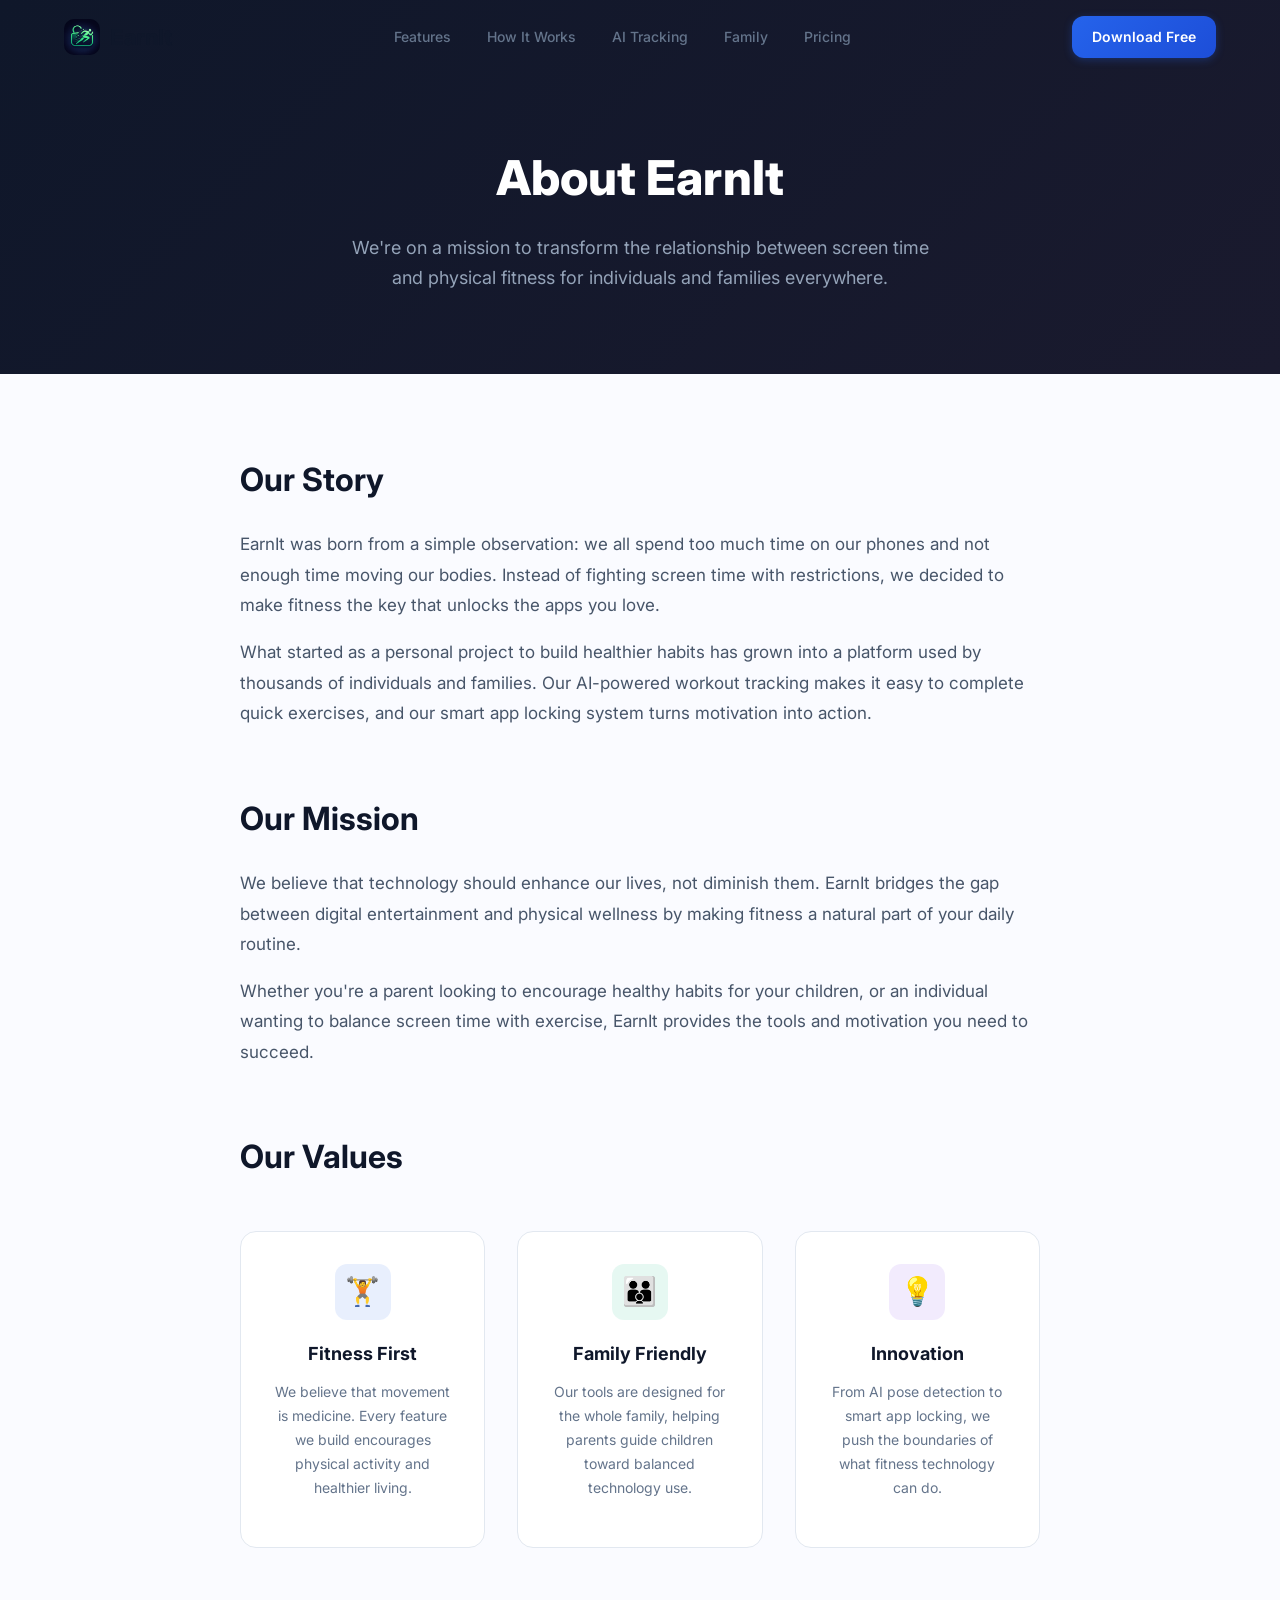
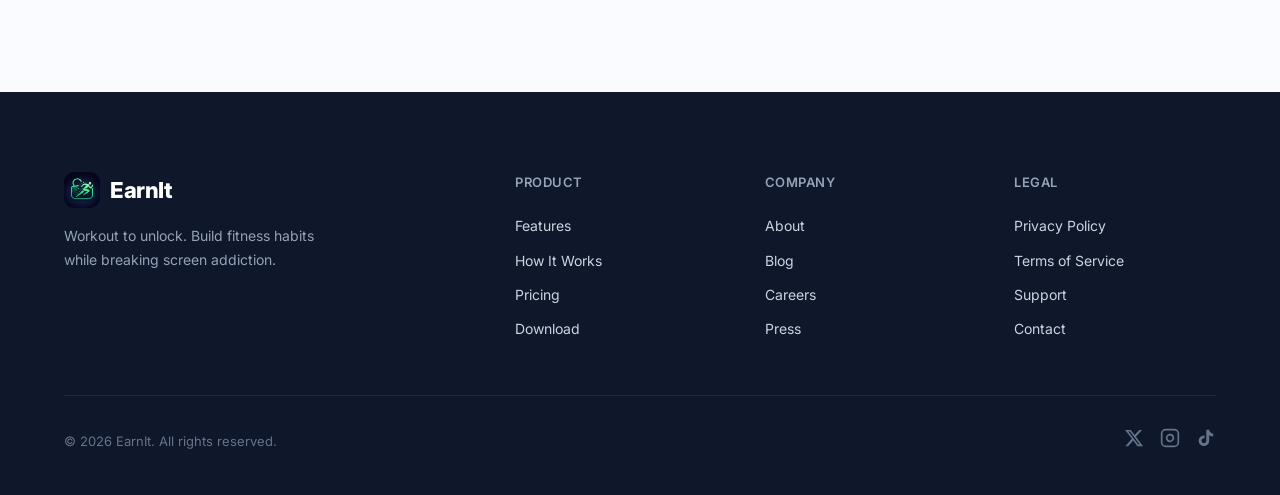
==== about.html @ dbbdd448 "Add footer pages: About, Blog, Careers, Press, Privacy, Terms, Support, Contact Create all 8 footer " ====
<!DOCTYPE html>
<html lang="en">
<head>
    <meta charset="UTF-8">
    <meta name="viewport" content="width=device-width, initial-scale=1.0">
    <title>About - EarnIt</title>
    <meta name="description" content="Learn about EarnIt's mission to transform screen time into fitness motivation.">
    <link rel="preconnect" href="https://fonts.googleapis.com">
    <link rel="preconnect" href="https://fonts.gstatic.com" crossorigin>
    <link href="https://fonts.googleapis.com/css2?family=Inter:wght@300;400;500;600;700;800;900&display=swap" rel="stylesheet">
    <link rel="stylesheet" href="styles.css">
    <link rel="icon" type="image/png" href="app-icon.png">
    <style>
        .page-header {
            background: linear-gradient(135deg, var(--gray-900) 0%, #1a1a2e 100%);
            padding: 140px 0 80px;
            text-align: center;
            color: white;
        }
        .page-header h1 {
            font-size: 48px;
            font-weight: 800;
            margin-bottom: 16px;
        }
        .page-header p {
            font-size: 18px;
            color: var(--gray-400);
            max-width: 600px;
            margin: 0 auto;
            line-height: 1.7;
        }
        .page-content {
            padding: 80px 0;
        }
        .content-section {
            max-width: 800px;
            margin: 0 auto 64px;
        }
        .content-section h2 {
            font-size: 32px;
            font-weight: 700;
            color: var(--gray-900);
            margin-bottom: 24px;
        }
        .content-section p {
            font-size: 17px;
            color: var(--gray-600);
            line-height: 1.8;
            margin-bottom: 16px;
        }
        .values-grid {
            display: grid;
            grid-template-columns: repeat(3, 1fr);
            gap: 32px;
            margin-top: 48px;
        }
        .value-card {
            background: var(--card-bg);
            border: 1px solid var(--gray-200);
            border-radius: var(--radius-lg);
            padding: 32px;
            text-align: center;
        }
        .value-card .value-icon {
            width: 56px;
            height: 56px;
            border-radius: var(--radius-md);
            display: flex;
            align-items: center;
            justify-content: center;
            margin: 0 auto 20px;
            font-size: 28px;
        }
        .value-card h3 {
            font-size: 18px;
            font-weight: 700;
            color: var(--gray-900);
            margin-bottom: 12px;
        }
        .value-card p {
            font-size: 14px;
            color: var(--gray-500);
            line-height: 1.7;
        }
        .team-section {
            background: var(--gray-50);
            padding: 80px 0;
        }
        .team-section h2 {
            text-align: center;
            font-size: 32px;
            font-weight: 700;
            margin-bottom: 48px;
        }
        @media (max-width: 768px) {
            .page-header h1 { font-size: 32px; }
            .values-grid { grid-template-columns: 1fr; }
        }
    </style>
</head>
<body>
    <nav class="nav" id="nav">
        <div class="container nav-container">
            <a href="index.html" class="nav-logo">
                <img src="app-icon.png" alt="EarnIt" class="logo-icon-img">
                <span>EarnIt</span>
            </a>
            <div class="nav-links" id="navLinks">
                <a href="index.html#features">Features</a>
                <a href="index.html#how-it-works">How It Works</a>
                <a href="index.html#ai-tracking">AI Tracking</a>
                <a href="index.html#family">Family</a>
                <a href="index.html#pricing">Pricing</a>
            </div>
            <a href="index.html#download" class="nav-cta">Download Free</a>
            <button class="nav-toggle" id="navToggle" aria-label="Toggle menu">
                <span></span><span></span><span></span>
            </button>
        </div>
    </nav>

    <section class="page-header">
        <div class="container">
            <h1>About EarnIt</h1>
            <p>We're on a mission to transform the relationship between screen time and physical fitness for individuals and families everywhere.</p>
        </div>
    </section>

    <section class="page-content">
        <div class="container">
            <div class="content-section">
                <h2>Our Story</h2>
                <p>EarnIt was born from a simple observation: we all spend too much time on our phones and not enough time moving our bodies. Instead of fighting screen time with restrictions, we decided to make fitness the key that unlocks the apps you love.</p>
                <p>What started as a personal project to build healthier habits has grown into a platform used by thousands of individuals and families. Our AI-powered workout tracking makes it easy to complete quick exercises, and our smart app locking system turns motivation into action.</p>
            </div>

            <div class="content-section">
                <h2>Our Mission</h2>
                <p>We believe that technology should enhance our lives, not diminish them. EarnIt bridges the gap between digital entertainment and physical wellness by making fitness a natural part of your daily routine.</p>
                <p>Whether you're a parent looking to encourage healthy habits for your children, or an individual wanting to balance screen time with exercise, EarnIt provides the tools and motivation you need to succeed.</p>
            </div>

            <div class="content-section">
                <h2>Our Values</h2>
                <div class="values-grid">
                    <div class="value-card">
                        <div class="value-icon" style="background: rgba(37,99,235,0.1); color: var(--blue);">&#x1F3CB;</div>
                        <h3>Fitness First</h3>
                        <p>We believe that movement is medicine. Every feature we build encourages physical activity and healthier living.</p>
                    </div>
                    <div class="value-card">
                        <div class="value-icon" style="background: rgba(16,185,129,0.1); color: var(--green);">&#x1F46A;</div>
                        <h3>Family Friendly</h3>
                        <p>Our tools are designed for the whole family, helping parents guide children toward balanced technology use.</p>
                    </div>
                    <div class="value-card">
                        <div class="value-icon" style="background: rgba(124,58,237,0.1); color: var(--purple);">&#x1F4A1;</div>
                        <h3>Innovation</h3>
                        <p>From AI pose detection to smart app locking, we push the boundaries of what fitness technology can do.</p>
                    </div>
                </div>
            </div>
        </div>
    </section>

    <footer class="footer">
        <div class="container">
            <div class="footer-grid">
                <div class="footer-brand">
                    <a href="index.html" class="nav-logo">
                        <img src="app-icon.png" alt="EarnIt" class="logo-icon-img">
                        <span>EarnIt</span>
                    </a>
                    <p>Workout to unlock. Build fitness habits while breaking screen addiction.</p>
                </div>
                <div class="footer-links">
                    <h4>Product</h4>
                    <a href="index.html#features">Features</a>
                    <a href="index.html#how-it-works">How It Works</a>
                    <a href="index.html#pricing">Pricing</a>
                    <a href="index.html#download">Download</a>
                </div>
                <div class="footer-links">
                    <h4>Company</h4>
                    <a href="about.html">About</a>
                    <a href="blog.html">Blog</a>
                    <a href="careers.html">Careers</a>
                    <a href="press.html">Press</a>
                </div>
                <div class="footer-links">
                    <h4>Legal</h4>
                    <a href="privacy.html">Privacy Policy</a>
                    <a href="terms.html">Terms of Service</a>
                    <a href="support.html">Support</a>
                    <a href="contact.html">Contact</a>
                </div>
            </div>
            <div class="footer-bottom">
                <p>&copy; 2026 EarnIt. All rights reserved.</p>
                <div class="footer-social">
                    <a href="#" aria-label="Twitter"><svg width="20" height="20" viewBox="0 0 24 24" fill="currentColor"><path d="M18.244 2.25h3.308l-7.227 8.26 8.502 11.24H16.17l-5.214-6.817L4.99 21.75H1.68l7.73-8.835L1.254 2.25H8.08l4.713 6.231zm-1.161 17.52h1.833L7.084 4.126H5.117z"/></svg></a>
                    <a href="#" aria-label="Instagram"><svg width="20" height="20" viewBox="0 0 24 24" fill="none" stroke="currentColor" stroke-width="2"><rect x="2" y="2" width="20" height="20" rx="5" ry="5"/><path d="M16 11.37A4 4 0 1 1 12.63 8 4 4 0 0 1 16 11.37z"/><line x1="17.5" y1="6.5" x2="17.51" y2="6.5"/></svg></a>
                    <a href="#" aria-label="TikTok"><svg width="20" height="20" viewBox="0 0 24 24" fill="currentColor"><path d="M19.59 6.69a4.83 4.83 0 0 1-3.77-4.25V2h-3.45v13.67a2.89 2.89 0 0 1-2.88 2.5 2.89 2.89 0 0 1-2.89-2.89 2.89 2.89 0 0 1 2.89-2.89c.28 0 .54.04.79.1V9.01a6.27 6.27 0 0 0-.79-.05 6.34 6.34 0 0 0-6.34 6.34 6.34 6.34 0 0 0 6.34 6.34 6.34 6.34 0 0 0 6.34-6.34V8.56a8.22 8.22 0 0 0 4.78 1.52V6.73a4.83 4.83 0 0 1-1.02-.04z"/></svg></a>
                </div>
            </div>
        </div>
    </footer>
    <script src="script.js"></script>
</body>
</html>
---- styles.css ----
/* ============================================
   EarnIt Website - Premium Design System
   ============================================ */

/* --- CSS Custom Properties --- */
:root {
    --blue: #2563EB;
    --blue-dark: #1D4ED8;
    --blue-light: #3B82F6;
    --green: #10B981;
    --green-dark: #059669;
    --red: #EF4444;
    --orange: #F59E0B;
    --purple: #7C3AED;
    --teal: #06B6D4;

    --gray-50: #F8FAFC;
    --gray-100: #F1F5F9;
    --gray-200: #E2E8F0;
    --gray-300: #CBD5E1;
    --gray-400: #94A3B8;
    --gray-500: #64748B;
    --gray-600: #475569;
    --gray-700: #334155;
    --gray-800: #1E293B;
    --gray-900: #0F172A;

    --bg: #FAFBFF;
    --card-bg: #FFFFFF;
    --text: #0F172A;
    --text-secondary: #64748B;

    --radius-sm: 8px;
    --radius-md: 12px;
    --radius-lg: 16px;
    --radius-xl: 24px;
    --radius-2xl: 32px;

    --shadow-sm: 0 1px 3px rgba(0,0,0,0.06), 0 1px 2px rgba(0,0,0,0.04);
    --shadow-md: 0 4px 12px rgba(0,0,0,0.07), 0 2px 4px rgba(0,0,0,0.04);
    --shadow-lg: 0 12px 40px rgba(0,0,0,0.1), 0 4px 12px rgba(0,0,0,0.05);
    --shadow-xl: 0 24px 60px rgba(0,0,0,0.12), 0 8px 20px rgba(0,0,0,0.06);

    --transition: 0.3s cubic-bezier(0.4, 0, 0.2, 1);
}

/* --- Reset & Base --- */
*, *::before, *::after {
    margin: 0;
    padding: 0;
    box-sizing: border-box;
}

html {
    scroll-behavior: smooth;
    -webkit-font-smoothing: antialiased;
    -moz-osx-font-smoothing: grayscale;
}

body {
    font-family: 'Inter', -apple-system, BlinkMacSystemFont, 'Segoe UI', sans-serif;
    color: var(--text);
    background: var(--bg);
    line-height: 1.6;
    overflow-x: hidden;
}

img { max-width: 100%; display: block; }
a { text-decoration: none; color: inherit; }
button { border: none; background: none; cursor: pointer; font-family: inherit; }

.container {
    max-width: 1200px;
    margin: 0 auto;
    padding: 0 24px;
}

/* --- Typography --- */
.gradient-text {
    background: linear-gradient(135deg, var(--blue), var(--purple), var(--blue-light));
    -webkit-background-clip: text;
    -webkit-text-fill-color: transparent;
    background-clip: text;
}

.section-header {
    text-align: center;
    max-width: 680px;
    margin: 0 auto 64px;
}

.section-tag {
    display: inline-block;
    font-size: 13px;
    font-weight: 600;
    color: var(--blue);
    background: rgba(37, 99, 235, 0.08);
    padding: 6px 16px;
    border-radius: 100px;
    margin-bottom: 20px;
    letter-spacing: 0.5px;
    text-transform: uppercase;
}

.section-title {
    font-size: clamp(32px, 5vw, 48px);
    font-weight: 800;
    line-height: 1.15;
    letter-spacing: -0.03em;
    margin-bottom: 16px;
}

.section-subtitle {
    font-size: 18px;
    color: var(--text-secondary);
    line-height: 1.7;
}

/* --- Buttons --- */
.btn {
    display: inline-flex;
    align-items: center;
    gap: 10px;
    font-weight: 600;
    font-size: 15px;
    border-radius: var(--radius-md);
    padding: 12px 24px;
    transition: all var(--transition);
    cursor: pointer;
    border: none;
}

.btn-primary {
    background: linear-gradient(135deg, var(--blue), var(--blue-dark));
    color: white;
    box-shadow: 0 4px 16px rgba(37, 99, 235, 0.3);
}

.btn-primary:hover {
    transform: translateY(-2px);
    box-shadow: 0 8px 24px rgba(37, 99, 235, 0.4);
}

.btn-secondary {
    background: var(--card-bg);
    color: var(--text);
    border: 1.5px solid var(--gray-200);
}

.btn-secondary:hover {
    border-color: var(--blue);
    color: var(--blue);
    transform: translateY(-2px);
}

.btn-ghost {
    background: transparent;
    color: var(--text-secondary);
}

.btn-ghost:hover {
    color: var(--blue);
}

.btn-lg {
    padding: 16px 32px;
    font-size: 16px;
    border-radius: var(--radius-lg);
}

.btn-full {
    width: 100%;
    justify-content: center;
}

/* ============================================
   NAVIGATION
   ============================================ */
.nav {
    position: fixed;
    top: 0;
    left: 0;
    right: 0;
    z-index: 1000;
    padding: 16px 0;
    transition: all var(--transition);
}

.nav.scrolled {
    padding: 10px 0;
    background: rgba(250, 251, 255, 0.85);
    backdrop-filter: blur(20px);
    -webkit-backdrop-filter: blur(20px);
    border-bottom: 1px solid rgba(0,0,0,0.05);
}

.nav-container {
    display: flex;
    align-items: center;
    justify-content: space-between;
}

.nav-logo {
    display: flex;
    align-items: center;
    gap: 10px;
    font-weight: 800;
    font-size: 22px;
    letter-spacing: -0.02em;
}

.logo-icon {
    width: 36px;
    height: 36px;
    background: linear-gradient(135deg, var(--blue), var(--purple));
    border-radius: 10px;
    display: flex;
    align-items: center;
    justify-content: center;
    color: white;
    font-weight: 800;
    font-size: 18px;
}

.logo-icon-img {
    width: 36px;
    height: 36px;
    border-radius: 10px;
    object-fit: cover;
}

.nav-links {
    display: flex;
    gap: 36px;
}

.nav-links a {
    font-size: 14px;
    font-weight: 500;
    color: var(--text-secondary);
    transition: color var(--transition);
}

.nav-links a:hover {
    color: var(--text);
}

.nav-cta {
    font-size: 14px;
    font-weight: 600;
    color: white;
    background: linear-gradient(135deg, var(--blue), var(--blue-dark));
    padding: 10px 20px;
    border-radius: var(--radius-md);
    transition: all var(--transition);
    box-shadow: 0 2px 8px rgba(37, 99, 235, 0.3);
}

.nav-cta:hover {
    transform: translateY(-1px);
    box-shadow: 0 4px 16px rgba(37, 99, 235, 0.4);
}

.nav-toggle {
    display: none;
    flex-direction: column;
    gap: 5px;
    padding: 4px;
}

.nav-toggle span {
    width: 22px;
    height: 2px;
    background: var(--text);
    border-radius: 2px;
    transition: all var(--transition);
}

/* ============================================
   HERO SECTION
   ============================================ */
.hero {
    position: relative;
    min-height: 100vh;
    display: flex;
    align-items: center;
    padding: 120px 0 80px;
    overflow: hidden;
}

.hero-bg-effects {
    position: absolute;
    inset: 0;
    pointer-events: none;
    overflow: hidden;
}

.hero-gradient-orb {
    position: absolute;
    border-radius: 50%;
    filter: blur(80px);
    opacity: 0.4;
}

.orb-1 {
    width: 600px;
    height: 600px;
    background: radial-gradient(circle, rgba(37, 99, 235, 0.3), transparent 70%);
    top: -200px;
    right: -100px;
    animation: float 8s ease-in-out infinite;
}

.orb-2 {
    width: 400px;
    height: 400px;
    background: radial-gradient(circle, rgba(124, 58, 237, 0.2), transparent 70%);
    bottom: -100px;
    left: -100px;
    animation: float 10s ease-in-out infinite reverse;
}

.orb-3 {
    width: 300px;
    height: 300px;
    background: radial-gradient(circle, rgba(16, 185, 129, 0.15), transparent 70%);
    top: 40%;
    left: 30%;
    animation: float 12s ease-in-out infinite;
}

.hero-grid {
    position: absolute;
    inset: 0;
    background-image:
        linear-gradient(rgba(37, 99, 235, 0.03) 1px, transparent 1px),
        linear-gradient(90deg, rgba(37, 99, 235, 0.03) 1px, transparent 1px);
    background-size: 60px 60px;
    mask-image: radial-gradient(ellipse 80% 60% at 50% 50%, black 20%, transparent 100%);
    -webkit-mask-image: radial-gradient(ellipse 80% 60% at 50% 50%, black 20%, transparent 100%);
}

@keyframes float {
    0%, 100% { transform: translate(0, 0) scale(1); }
    33% { transform: translate(30px, -20px) scale(1.05); }
    66% { transform: translate(-20px, 20px) scale(0.95); }
}

.hero-container {
    display: grid;
    grid-template-columns: 1fr 1fr;
    gap: 80px;
    align-items: center;
    position: relative;
    z-index: 1;
}

.hero-badge {
    display: inline-flex;
    align-items: center;
    gap: 8px;
    font-size: 13px;
    font-weight: 500;
    color: var(--blue);
    background: rgba(37, 99, 235, 0.06);
    border: 1px solid rgba(37, 99, 235, 0.12);
    padding: 8px 18px;
    border-radius: 100px;
    margin-bottom: 28px;
    animation: fadeInUp 0.8s ease;
}

.badge-dot {
    width: 8px;
    height: 8px;
    background: var(--green);
    border-radius: 50%;
    animation: pulse 2s ease-in-out infinite;
}

@keyframes pulse {
    0%, 100% { opacity: 1; transform: scale(1); }
    50% { opacity: 0.5; transform: scale(0.8); }
}

.hero-title {
    font-size: clamp(42px, 6vw, 72px);
    font-weight: 900;
    line-height: 1.05;
    letter-spacing: -0.04em;
    margin-bottom: 24px;
    animation: fadeInUp 0.8s ease 0.1s both;
}

.hero-subtitle {
    font-size: 19px;
    color: var(--text-secondary);
    line-height: 1.7;
    max-width: 500px;
    margin-bottom: 36px;
    animation: fadeInUp 0.8s ease 0.2s both;
}

.hero-actions {
    display: flex;
    gap: 16px;
    flex-wrap: wrap;
    margin-bottom: 48px;
    animation: fadeInUp 0.8s ease 0.3s both;
}

.hero-stats {
    display: flex;
    align-items: center;
    gap: 32px;
    animation: fadeInUp 0.8s ease 0.4s both;
}

.hero-stat-number {
    display: block;
    font-size: 28px;
    font-weight: 800;
    letter-spacing: -0.02em;
    color: var(--text);
}

.hero-stat-label {
    font-size: 13px;
    color: var(--text-secondary);
    font-weight: 500;
}

.hero-stat-divider {
    width: 1px;
    height: 40px;
    background: var(--gray-200);
}

@keyframes fadeInUp {
    from { opacity: 0; transform: translateY(24px); }
    to { opacity: 1; transform: translateY(0); }
}

/* --- Phone Mockup --- */
.hero-visual {
    display: flex;
    justify-content: center;
    animation: fadeInUp 1s ease 0.4s both;
}

.phone-mockup {
    position: relative;
}

.phone-frame {
    width: 280px;
    height: 580px;
    background: var(--gray-900);
    border-radius: 40px;
    padding: 12px;
    position: relative;
    box-shadow:
        0 0 0 2px rgba(255,255,255,0.1),
        0 24px 80px rgba(0,0,0,0.3),
        0 8px 30px rgba(0,0,0,0.15),
        inset 0 0 0 1px rgba(255,255,255,0.05);
}

.phone-notch {
    position: absolute;
    top: 12px;
    left: 50%;
    transform: translateX(-50%);
    width: 120px;
    height: 28px;
    background: var(--gray-900);
    border-radius: 0 0 18px 18px;
    z-index: 10;
}

.phone-screen {
    width: 100%;
    height: 100%;
    background: var(--gray-50);
    border-radius: 30px;
    overflow: hidden;
    position: relative;
}

.phone-glow {
    position: absolute;
    inset: -40px;
    background: radial-gradient(circle at 50% 50%, rgba(37, 99, 235, 0.15), transparent 60%);
    z-index: -1;
    animation: glowPulse 4s ease-in-out infinite;
}

.green-glow {
    background: radial-gradient(circle at 50% 50%, rgba(16, 185, 129, 0.15), transparent 60%);
}

@keyframes glowPulse {
    0%, 100% { opacity: 0.6; transform: scale(1); }
    50% { opacity: 1; transform: scale(1.05); }
}

/* --- Screen Content (Dashboard) --- */
.screen-content {
    padding: 48px 16px 16px;
    font-size: 11px;
}

.screen-header {
    display: flex;
    justify-content: space-between;
    align-items: center;
    margin-bottom: 14px;
}

.screen-greeting {
    font-size: 16px;
    font-weight: 700;
}

.screen-streak-card {
    background: linear-gradient(135deg, var(--blue), var(--purple));
    border-radius: 16px;
    padding: 18px;
    text-align: center;
    color: white;
    margin-bottom: 12px;
}

.screen-streak-flame {
    font-size: 28px;
    margin-bottom: 2px;
}

.screen-streak-number {
    font-size: 40px;
    font-weight: 900;
    line-height: 1;
}

.screen-streak-label {
    font-size: 12px;
    opacity: 0.85;
    margin-bottom: 10px;
}

.screen-streak-stats {
    display: flex;
    justify-content: center;
    gap: 20px;
    font-size: 11px;
    opacity: 0.8;
}

.screen-status-card {
    background: white;
    border-radius: 12px;
    padding: 12px 14px;
    display: flex;
    align-items: center;
    gap: 8px;
    font-weight: 600;
    font-size: 12px;
    margin-bottom: 16px;
    box-shadow: var(--shadow-sm);
}

.screen-status-card.done {
    background: rgba(16, 185, 129, 0.08);
    color: var(--green-dark);
    border: 1px solid rgba(16, 185, 129, 0.15);
}

.screen-check {
    width: 22px;
    height: 22px;
    background: var(--green);
    color: white;
    border-radius: 50%;
    display: flex;
    align-items: center;
    justify-content: center;
    font-size: 12px;
    font-weight: 700;
}

.screen-section-title {
    font-size: 13px;
    font-weight: 700;
    margin-bottom: 8px;
}

.screen-apps {
    display: flex;
    flex-direction: column;
    gap: 6px;
    margin-bottom: 16px;
}

.screen-app {
    display: flex;
    align-items: center;
    gap: 10px;
    padding: 8px 10px;
    background: white;
    border-radius: 10px;
    font-size: 12px;
    font-weight: 500;
    box-shadow: var(--shadow-sm);
}

.screen-app-icon {
    width: 28px;
    height: 28px;
    border-radius: 8px;
    display: flex;
    align-items: center;
    justify-content: center;
    color: white;
    font-weight: 700;
    font-size: 13px;
}

.screen-app-icon.tiktok { background: #000; }
.screen-app-icon.instagram { background: linear-gradient(135deg, #833AB4, #E1306C, #F77737); }
.screen-app-icon.youtube { background: #FF0000; }

.screen-app-status {
    margin-left: auto;
    font-size: 11px;
    font-weight: 600;
}

.screen-app-status.open {
    color: var(--green);
}

.screen-app-status.lock {
    font-size: 14px;
}

.screen-week {
    display: flex;
    gap: 6px;
    justify-content: center;
}

.screen-day {
    width: 30px;
    height: 30px;
    border-radius: 50%;
    display: flex;
    align-items: center;
    justify-content: center;
    font-size: 10px;
    font-weight: 600;
    background: var(--gray-100);
    color: var(--gray-400);
}

.screen-day.done {
    background: var(--green);
    color: white;
}

.screen-day.current {
    background: var(--blue);
    color: white;
}

/* --- Hero Scroll Indicator --- */
.hero-scroll-indicator {
    position: absolute;
    bottom: 32px;
    left: 50%;
    transform: translateX(-50%);
    animation: fadeInUp 1s ease 1s both;
}

.scroll-arrow {
    width: 24px;
    height: 38px;
    border: 2px solid var(--gray-300);
    border-radius: 12px;
    position: relative;
}

.scroll-arrow::after {
    content: '';
    width: 4px;
    height: 8px;
    background: var(--gray-400);
    border-radius: 2px;
    position: absolute;
    top: 8px;
    left: 50%;
    transform: translateX(-50%);
    animation: scrollBounce 2s ease-in-out infinite;
}

@keyframes scrollBounce {
    0%, 100% { opacity: 1; transform: translateX(-50%) translateY(0); }
    50% { opacity: 0.3; transform: translateX(-50%) translateY(10px); }
}

/* ============================================
   SOCIAL PROOF
   ============================================ */
.social-proof {
    padding: 48px 0;
    border-bottom: 1px solid var(--gray-100);
}

.social-proof-text {
    text-align: center;
    font-size: 13px;
    color: var(--gray-400);
    text-transform: uppercase;
    letter-spacing: 1px;
    font-weight: 500;
    margin-bottom: 24px;
}

.social-proof-items {
    display: flex;
    justify-content: center;
    gap: 48px;
    flex-wrap: wrap;
}

.proof-item {
    display: flex;
    align-items: center;
    gap: 10px;
    color: var(--gray-500);
    font-size: 14px;
    font-weight: 500;
}

.proof-item svg {
    color: var(--gray-400);
}

/* ============================================
   FEATURES
   ============================================ */
.features {
    padding: 120px 0;
}

.features-grid {
    display: grid;
    grid-template-columns: repeat(3, 1fr);
    gap: 20px;
}

.feature-card {
    background: var(--card-bg);
    border: 1px solid var(--gray-100);
    border-radius: var(--radius-xl);
    padding: 32px;
    transition: all var(--transition);
    position: relative;
    overflow: hidden;
}

.feature-card:hover {
    transform: translateY(-4px);
    box-shadow: var(--shadow-lg);
    border-color: transparent;
}

.feature-card-large {
    grid-column: span 2;
}

.feature-card-icon {
    width: 52px;
    height: 52px;
    border-radius: var(--radius-md);
    display: flex;
    align-items: center;
    justify-content: center;
    margin-bottom: 20px;
}

.feature-card-icon.blue { background: rgba(37, 99, 235, 0.1); color: var(--blue); }
.feature-card-icon.green { background: rgba(16, 185, 129, 0.1); color: var(--green); }
.feature-card-icon.orange { background: rgba(245, 158, 11, 0.1); color: var(--orange); }
.feature-card-icon.purple { background: rgba(124, 58, 237, 0.1); color: var(--purple); }
.feature-card-icon.red { background: rgba(239, 68, 68, 0.1); color: var(--red); }
.feature-card-icon.teal { background: rgba(6, 182, 212, 0.1); color: var(--teal); }

.feature-card h3 {
    font-size: 20px;
    font-weight: 700;
    margin-bottom: 8px;
    letter-spacing: -0.01em;
}

.feature-card p {
    color: var(--text-secondary);
    font-size: 14px;
    line-height: 1.65;
}

/* Feature Visuals */
.feature-visual {
    margin-top: 24px;
}

.lock-demo {
    display: flex;
    flex-direction: column;
    gap: 10px;
}

.lock-app-row {
    display: flex;
    gap: 10px;
}

.lock-app-pill {
    display: flex;
    align-items: center;
    gap: 6px;
    padding: 8px 16px;
    border-radius: 100px;
    font-size: 13px;
    font-weight: 500;
    flex: 1;
    justify-content: center;
}

.lock-app-pill.locked {
    background: rgba(239, 68, 68, 0.08);
    color: var(--red);
    border: 1px solid rgba(239, 68, 68, 0.15);
}

.lock-app-pill.unlocked {
    background: rgba(16, 185, 129, 0.08);
    color: var(--green-dark);
    border: 1px solid rgba(16, 185, 129, 0.15);
}

.feature-mini-visual {
    margin-top: 20px;
}

.streak-display {
    display: flex;
    align-items: baseline;
    gap: 8px;
    background: linear-gradient(135deg, rgba(37, 99, 235, 0.06), rgba(124, 58, 237, 0.06));
    border-radius: var(--radius-lg);
    padding: 16px 20px;
}

.streak-fire { font-size: 28px; }
.streak-num { font-size: 44px; font-weight: 900; color: var(--blue); letter-spacing: -0.03em; }
.streak-text { font-size: 16px; color: var(--text-secondary); font-weight: 500; }

.stats-grid-demo {
    display: grid;
    grid-template-columns: 1fr 1fr;
    gap: 12px;
}

.stat-box {
    background: var(--gray-50);
    border-radius: var(--radius-md);
    padding: 16px;
    text-align: center;
}

.stat-val {
    font-size: 24px;
    font-weight: 800;
    color: var(--blue);
    letter-spacing: -0.02em;
}

.stat-lbl {
    font-size: 12px;
    color: var(--text-secondary);
    font-weight: 500;
    margin-top: 2px;
}

/* ============================================
   HOW IT WORKS
   ============================================ */
.how-it-works {
    padding: 120px 0;
    background: var(--gray-50);
}

.steps {
    display: flex;
    align-items: flex-start;
    justify-content: center;
    gap: 0;
}

.step {
    text-align: center;
    flex: 1;
    max-width: 320px;
}

.step-connector {
    display: flex;
    align-items: center;
    padding-top: 120px;
    color: var(--gray-300);
    flex-shrink: 0;
}

.step-number {
    font-size: 56px;
    font-weight: 900;
    background: linear-gradient(135deg, var(--blue), var(--purple));
    -webkit-background-clip: text;
    -webkit-text-fill-color: transparent;
    background-clip: text;
    opacity: 0.15;
    line-height: 1;
    margin-bottom: 20px;
}

.step-visual {
    margin-bottom: 24px;
}

.step-phone {
    width: 180px;
    height: 320px;
    background: var(--gray-900);
    border-radius: 28px;
    padding: 8px;
    margin: 0 auto;
    box-shadow: var(--shadow-lg);
}

.step-screen {
    width: 100%;
    height: 100%;
    background: white;
    border-radius: 22px;
    overflow: hidden;
    display: flex;
    align-items: center;
    justify-content: center;
}

/* Step Lock Screen */
.lock-screen-demo {
    text-align: center;
    padding: 20px;
}

.lock-icon-big {
    font-size: 40px;
    margin-bottom: 12px;
}

.lock-title {
    font-size: 14px;
    font-weight: 700;
    margin-bottom: 4px;
}

.lock-subtitle {
    font-size: 11px;
    color: var(--text-secondary);
    margin-bottom: 16px;
}

.lock-btn {
    background: var(--blue);
    color: white;
    font-size: 12px;
    font-weight: 600;
    padding: 8px 16px;
    border-radius: 8px;
    display: inline-block;
}

/* Step Workout Screen */
.workout-screen-demo {
    text-align: center;
    padding: 20px;
}

.workout-exercise {
    font-size: 18px;
    font-weight: 800;
    margin-bottom: 8px;
}

.workout-reps {
    font-size: 28px;
    font-weight: 900;
    color: var(--blue);
    margin-bottom: 12px;
}

.workout-progress-bar {
    height: 8px;
    background: var(--gray-100);
    border-radius: 4px;
    overflow: hidden;
    margin-bottom: 8px;
}

.workout-progress-fill {
    height: 100%;
    background: linear-gradient(90deg, var(--blue), var(--purple));
    border-radius: 4px;
    transition: width 1s ease;
}

.workout-set-info {
    font-size: 12px;
    color: var(--text-secondary);
    font-weight: 500;
}

/* Step Unlock Screen */
.unlock-screen-demo {
    text-align: center;
    padding: 20px;
}

.unlock-check {
    width: 48px;
    height: 48px;
    background: var(--green);
    color: white;
    border-radius: 50%;
    display: flex;
    align-items: center;
    justify-content: center;
    font-size: 24px;
    font-weight: 700;
    margin: 0 auto 12px;
}

.unlock-title {
    font-size: 16px;
    font-weight: 800;
    color: var(--green-dark);
    margin-bottom: 10px;
}

.unlock-apps {
    display: flex;
    gap: 8px;
    justify-content: center;
    margin-bottom: 12px;
}

.unlock-apps span {
    font-size: 11px;
    font-weight: 600;
    background: rgba(16, 185, 129, 0.1);
    color: var(--green-dark);
    padding: 4px 12px;
    border-radius: 100px;
}

.unlock-timer {
    font-size: 12px;
    color: var(--text-secondary);
}

.step h3 {
    font-size: 20px;
    font-weight: 700;
    margin-bottom: 8px;
}

.step p {
    font-size: 14px;
    color: var(--text-secondary);
    line-height: 1.65;
    max-width: 260px;
    margin: 0 auto;
}

/* ============================================
   AI SECTION
   ============================================ */
.ai-section {
    padding: 120px 0;
}

.ai-grid {
    display: grid;
    grid-template-columns: 1fr 1fr;
    gap: 80px;
    align-items: center;
}

.ai-content .section-tag {
    display: inline-block;
}

.ai-content .section-title {
    text-align: left;
}

.ai-description {
    font-size: 17px;
    color: var(--text-secondary);
    line-height: 1.7;
    margin-bottom: 36px;
}

.ai-features {
    display: flex;
    flex-direction: column;
    gap: 24px;
}

.ai-feature {
    display: flex;
    gap: 16px;
    align-items: flex-start;
}

.ai-feature-icon {
    width: 44px;
    height: 44px;
    background: rgba(16, 185, 129, 0.1);
    border-radius: var(--radius-sm);
    display: flex;
    align-items: center;
    justify-content: center;
    color: var(--green);
    flex-shrink: 0;
}

.ai-feature h4 {
    font-size: 15px;
    font-weight: 700;
    margin-bottom: 4px;
}

.ai-feature p {
    font-size: 13px;
    color: var(--text-secondary);
    line-height: 1.6;
}

/* AI Phone */
.ai-visual {
    display: flex;
    justify-content: center;
}

.ai-phone .phone-frame {
    width: 280px;
    height: 580px;
}

.ai-screen {
    background: #1a1a2e !important;
}

.camera-demo {
    width: 100%;
    height: 100%;
    position: relative;
}

.camera-bg {
    position: absolute;
    inset: 0;
    background: linear-gradient(180deg, #1a1a2e 0%, #16213e 50%, #0f3460 100%);
}

.camera-overlay {
    position: relative;
    z-index: 1;
    padding: 48px 16px 20px;
    height: 100%;
    display: flex;
    flex-direction: column;
}

.camera-status {
    font-size: 12px;
    font-weight: 600;
    margin-bottom: 8px;
}

.camera-status.tracking {
    color: var(--green);
}

.camera-exercise {
    font-size: 16px;
    font-weight: 700;
    color: white;
    margin-bottom: 20px;
}

/* Pose Skeleton */
.pose-skeleton {
    position: relative;
    width: 120px;
    height: 180px;
    margin: 0 auto 20px;
}

.pose-joint {
    position: absolute;
    width: 10px;
    height: 10px;
    background: var(--green);
    border-radius: 50%;
    box-shadow: 0 0 8px rgba(16, 185, 129, 0.6);
    animation: jointPulse 2s ease-in-out infinite;
}

.pose-joint.head { top: 0; left: 50%; transform: translateX(-50%); width: 14px; height: 14px; }
.pose-joint.shoulder-l { top: 30px; left: 15px; }
.pose-joint.shoulder-r { top: 30px; right: 15px; }
.pose-joint.elbow-l { top: 65px; left: 0; }
.pose-joint.elbow-r { top: 65px; right: 0; }
.pose-joint.hip-l { top: 90px; left: 30px; }
.pose-joint.hip-r { top: 90px; right: 30px; }

.pose-bone {
    position: absolute;
    height: 2px;
    background: rgba(16, 185, 129, 0.5);
    transform-origin: left center;
}

.pose-bone.bone-1 { top: 35px; left: 20px; width: 80px; }
.pose-bone.bone-2 { top: 35px; left: 20px; width: 50px; transform: rotate(50deg); }
.pose-bone.bone-3 { top: 35px; right: 20px; width: 50px; transform: rotate(-50deg); transform-origin: right center; }
.pose-bone.bone-4 { top: 35px; left: 25px; width: 60px; transform: rotate(70deg); }
.pose-bone.bone-5 { top: 35px; right: 20px; width: 60px; transform: rotate(-70deg); transform-origin: right center; }

@keyframes jointPulse {
    0%, 100% { box-shadow: 0 0 8px rgba(16, 185, 129, 0.6); }
    50% { box-shadow: 0 0 16px rgba(16, 185, 129, 0.9); }
}

.camera-counter {
    text-align: center;
    margin-top: auto;
}

.counter-number {
    font-size: 56px;
    font-weight: 900;
    color: white;
    line-height: 1;
}

.counter-label {
    font-size: 14px;
    color: rgba(255,255,255,0.6);
    font-weight: 500;
}

.camera-form {
    text-align: center;
    font-size: 13px;
    font-weight: 600;
    color: var(--green);
    margin-top: 12px;
}

.camera-confidence {
    display: flex;
    align-items: center;
    gap: 10px;
    margin-top: 16px;
    padding: 0 8px;
}

.camera-confidence span {
    font-size: 11px;
    color: rgba(255,255,255,0.5);
    white-space: nowrap;
}

.confidence-bar {
    flex: 1;
    height: 4px;
    background: rgba(255,255,255,0.1);
    border-radius: 2px;
    overflow: hidden;
}

.confidence-fill {
    height: 100%;
    background: var(--green);
    border-radius: 2px;
}

/* ============================================
   FAMILY SECTION
   ============================================ */
.family-section {
    padding: 120px 0;
    background: var(--gray-50);
}

.family-grid {
    display: grid;
    grid-template-columns: 1.2fr 1fr;
    gap: 32px;
    align-items: start;
}

.family-card {
    background: var(--card-bg);
    border-radius: var(--radius-xl);
    padding: 32px;
    box-shadow: var(--shadow-md);
    border: 1px solid var(--gray-100);
}

.family-card-header h3 {
    font-size: 18px;
    font-weight: 700;
    margin-bottom: 20px;
}

.family-overview {
    display: flex;
    flex-direction: column;
    gap: 12px;
    margin-bottom: 24px;
    padding-bottom: 24px;
    border-bottom: 1px solid var(--gray-100);
}

.family-stat-row {
    display: flex;
    justify-content: space-between;
    align-items: center;
    font-size: 14px;
}

.family-stat-row span { color: var(--text-secondary); }
.family-stat-row strong { font-weight: 700; }

.family-members-demo {
    display: flex;
    flex-direction: column;
    gap: 14px;
}

.family-member {
    display: flex;
    align-items: center;
    gap: 14px;
    padding: 12px;
    background: var(--gray-50);
    border-radius: var(--radius-md);
}

.member-avatar {
    width: 40px;
    height: 40px;
    border-radius: 50%;
    display: flex;
    align-items: center;
    justify-content: center;
    color: white;
    font-weight: 700;
    font-size: 16px;
    flex-shrink: 0;
}

.member-name {
    font-size: 14px;
    font-weight: 600;
    display: flex;
    align-items: center;
    gap: 8px;
}

.member-badge {
    font-size: 10px;
    font-weight: 600;
    padding: 2px 8px;
    border-radius: 100px;
    background: var(--gray-200);
    color: var(--gray-500);
}

.member-badge.active {
    background: rgba(16, 185, 129, 0.1);
    color: var(--green-dark);
}

.member-stats {
    font-size: 12px;
    color: var(--text-secondary);
    margin-top: 2px;
}

.family-features {
    display: grid;
    grid-template-columns: 1fr 1fr;
    gap: 16px;
}

.family-feature-card {
    background: var(--card-bg);
    border: 1px solid var(--gray-100);
    border-radius: var(--radius-lg);
    padding: 24px;
    transition: all var(--transition);
}

.family-feature-card:hover {
    transform: translateY(-2px);
    box-shadow: var(--shadow-md);
    border-color: transparent;
}

.ff-icon {
    width: 40px;
    height: 40px;
    background: rgba(37, 99, 235, 0.08);
    border-radius: var(--radius-sm);
    display: flex;
    align-items: center;
    justify-content: center;
    color: var(--blue);
    margin-bottom: 14px;
}

.family-feature-card h4 {
    font-size: 15px;
    font-weight: 700;
    margin-bottom: 6px;
}

.family-feature-card p {
    font-size: 13px;
    color: var(--text-secondary);
    line-height: 1.6;
}

/* ============================================
   TESTIMONIALS
   ============================================ */
.testimonials {
    padding: 120px 0;
}

.testimonial-grid {
    display: grid;
    grid-template-columns: repeat(3, 1fr);
    gap: 24px;
}

.testimonial-card {
    background: var(--card-bg);
    border: 1px solid var(--gray-100);
    border-radius: var(--radius-xl);
    padding: 32px;
    transition: all var(--transition);
}

.testimonial-card:hover {
    transform: translateY(-4px);
    box-shadow: var(--shadow-lg);
}

.testimonial-card.featured {
    border-color: var(--blue);
    box-shadow: 0 0 0 1px var(--blue), var(--shadow-md);
}

.testimonial-stars {
    color: #FBBF24;
    font-size: 16px;
    margin-bottom: 16px;
    letter-spacing: 2px;
}

.testimonial-card p {
    font-size: 15px;
    color: var(--text-secondary);
    line-height: 1.7;
    margin-bottom: 24px;
}

.testimonial-author {
    display: flex;
    align-items: center;
    gap: 12px;
}

.author-avatar {
    width: 40px;
    height: 40px;
    border-radius: 50%;
    display: flex;
    align-items: center;
    justify-content: center;
    color: white;
    font-weight: 700;
    font-size: 16px;
}

.testimonial-author strong {
    display: block;
    font-size: 14px;
    font-weight: 600;
}

.testimonial-author span {
    font-size: 13px;
    color: var(--text-secondary);
}

/* ============================================
   PRICING
   ============================================ */
.pricing {
    padding: 120px 0;
    background: var(--gray-50);
}

.pricing-toggle {
    display: flex;
    align-items: center;
    justify-content: center;
    gap: 14px;
    margin-bottom: 48px;
}

.toggle-label {
    font-size: 14px;
    font-weight: 500;
    color: var(--gray-400);
    transition: color var(--transition);
}

.toggle-label.active {
    color: var(--text);
    font-weight: 600;
}

.toggle-switch {
    width: 48px;
    height: 28px;
    background: var(--gray-200);
    border-radius: 14px;
    position: relative;
    transition: background var(--transition);
    padding: 0;
}

.toggle-switch.active {
    background: var(--blue);
}

.toggle-knob {
    width: 22px;
    height: 22px;
    background: white;
    border-radius: 50%;
    position: absolute;
    top: 3px;
    left: 3px;
    transition: transform var(--transition);
    box-shadow: 0 1px 4px rgba(0,0,0,0.15);
}

.toggle-switch.active .toggle-knob {
    transform: translateX(20px);
}

.save-badge {
    font-size: 11px;
    font-weight: 700;
    color: var(--green);
    background: rgba(16, 185, 129, 0.1);
    padding: 2px 8px;
    border-radius: 100px;
}

.pricing-grid {
    display: grid;
    grid-template-columns: repeat(3, 1fr);
    gap: 24px;
    align-items: start;
}

.pricing-card {
    background: var(--card-bg);
    border: 1px solid var(--gray-200);
    border-radius: var(--radius-xl);
    padding: 36px;
    transition: all var(--transition);
    position: relative;
}

.pricing-card:hover {
    transform: translateY(-4px);
    box-shadow: var(--shadow-lg);
}

.pricing-card.popular {
    border-color: var(--blue);
    box-shadow: 0 0 0 1px var(--blue), var(--shadow-lg);
    transform: scale(1.03);
}

.pricing-card.popular:hover {
    transform: scale(1.03) translateY(-4px);
}

.popular-badge {
    position: absolute;
    top: -12px;
    left: 50%;
    transform: translateX(-50%);
    background: linear-gradient(135deg, var(--blue), var(--purple));
    color: white;
    font-size: 12px;
    font-weight: 600;
    padding: 4px 16px;
    border-radius: 100px;
    white-space: nowrap;
}

.pricing-card-header {
    margin-bottom: 28px;
}

.pricing-card-header h3 {
    font-size: 20px;
    font-weight: 700;
    margin-bottom: 8px;
}

.pricing-price {
    display: flex;
    align-items: baseline;
    gap: 4px;
}

.price-amount {
    font-size: 40px;
    font-weight: 900;
    letter-spacing: -0.03em;
}

.price-period {
    font-size: 15px;
    color: var(--text-secondary);
    font-weight: 500;
}

.pricing-features {
    list-style: none;
    margin-bottom: 32px;
}

.pricing-features li {
    display: flex;
    align-items: center;
    gap: 10px;
    font-size: 14px;
    padding: 8px 0;
    border-bottom: 1px solid var(--gray-50);
}

.pricing-features li:last-child {
    border-bottom: none;
}

.pricing-features .check {
    color: var(--green);
    font-weight: 700;
}

.pricing-features .x {
    color: var(--gray-300);
}

.pricing-features li.disabled {
    color: var(--gray-400);
}

/* ============================================
   DOWNLOAD CTA
   ============================================ */
.download-cta {
    padding: 120px 0;
    position: relative;
    overflow: hidden;
    text-align: center;
}

.download-bg-effects {
    position: absolute;
    inset: 0;
    pointer-events: none;
}

.download-orb {
    position: absolute;
    border-radius: 50%;
    filter: blur(100px);
}

.download-orb.orb-1 {
    width: 500px;
    height: 500px;
    background: rgba(37, 99, 235, 0.08);
    top: -200px;
    left: -100px;
}

.download-orb.orb-2 {
    width: 400px;
    height: 400px;
    background: rgba(124, 58, 237, 0.06);
    bottom: -150px;
    right: -100px;
}

.download-content {
    position: relative;
    z-index: 1;
}

.download-title {
    font-size: clamp(36px, 5vw, 56px);
    font-weight: 900;
    line-height: 1.1;
    letter-spacing: -0.04em;
    margin-bottom: 20px;
}

.download-subtitle {
    font-size: 18px;
    color: var(--text-secondary);
    max-width: 500px;
    margin: 0 auto 36px;
    line-height: 1.7;
}

.download-actions {
    display: flex;
    justify-content: center;
    gap: 16px;
    margin-bottom: 20px;
}

.app-store-btn {
    display: inline-flex;
    align-items: center;
    gap: 14px;
    background: var(--gray-900);
    color: white;
    padding: 14px 28px;
    border-radius: var(--radius-lg);
    transition: all var(--transition);
    box-shadow: var(--shadow-lg);
}

.app-store-btn:hover {
    transform: translateY(-2px);
    box-shadow: var(--shadow-xl);
}

.app-store-btn small {
    display: block;
    font-size: 10px;
    opacity: 0.7;
    font-weight: 400;
}

.app-store-btn strong {
    font-size: 18px;
    font-weight: 700;
}

.download-note {
    font-size: 13px;
    color: var(--gray-400);
}

/* ============================================
   FOOTER
   ============================================ */
.footer {
    background: var(--gray-900);
    color: white;
    padding: 80px 0 40px;
}

.footer-grid {
    display: grid;
    grid-template-columns: 2fr 1fr 1fr 1fr;
    gap: 48px;
    margin-bottom: 48px;
}

.footer-brand p {
    color: var(--gray-400);
    font-size: 14px;
    margin-top: 16px;
    line-height: 1.7;
    max-width: 280px;
}

.footer-brand .nav-logo {
    color: white;
}

.footer-brand .logo-icon {
    background: linear-gradient(135deg, var(--blue), var(--purple));
}

.footer-links h4 {
    font-size: 13px;
    font-weight: 600;
    text-transform: uppercase;
    letter-spacing: 0.5px;
    color: var(--gray-400);
    margin-bottom: 16px;
}

.footer-links a {
    display: block;
    color: var(--gray-300);
    font-size: 14px;
    padding: 6px 0;
    transition: color var(--transition);
}

.footer-links a:hover {
    color: white;
}

.footer-bottom {
    display: flex;
    justify-content: space-between;
    align-items: center;
    padding-top: 32px;
    border-top: 1px solid rgba(255,255,255,0.08);
}

.footer-bottom p {
    font-size: 13px;
    color: var(--gray-500);
}

.footer-social {
    display: flex;
    gap: 16px;
}

.footer-social a {
    color: var(--gray-500);
    transition: color var(--transition);
}

.footer-social a:hover {
    color: white;
}

/* ============================================
   SCROLL ANIMATIONS
   ============================================ */
.animate-on-scroll {
    opacity: 0;
    transform: translateY(30px);
    transition: all 0.6s cubic-bezier(0.4, 0, 0.2, 1);
}

.animate-on-scroll.visible {
    opacity: 1;
    transform: translateY(0);
}

/* ============================================
   RESPONSIVE
   ============================================ */
@media (max-width: 1024px) {
    .hero-container {
        grid-template-columns: 1fr;
        text-align: center;
        gap: 48px;
    }

    .hero-subtitle {
        margin-left: auto;
        margin-right: auto;
    }

    .hero-actions {
        justify-content: center;
    }

    .hero-stats {
        justify-content: center;
    }

    .features-grid {
        grid-template-columns: 1fr 1fr;
    }

    .feature-card-large {
        grid-column: span 2;
    }

    .ai-grid {
        grid-template-columns: 1fr;
        gap: 48px;
    }

    .ai-content .section-title {
        text-align: center;
    }

    .ai-content {
        text-align: center;
    }

    .ai-feature {
        text-align: left;
    }

    .family-grid {
        grid-template-columns: 1fr;
    }

    .steps {
        flex-direction: column;
        align-items: center;
        gap: 40px;
    }

    .step-connector {
        padding-top: 0;
        transform: rotate(90deg);
    }

    .footer-grid {
        grid-template-columns: 1fr 1fr;
        gap: 32px;
    }
}

@media (max-width: 768px) {
    .nav-links {
        display: none;
        position: absolute;
        top: 100%;
        left: 0;
        right: 0;
        background: white;
        flex-direction: column;
        padding: 20px 24px;
        gap: 16px;
        box-shadow: var(--shadow-lg);
        border-bottom: 1px solid var(--gray-100);
    }

    .nav-links.open {
        display: flex;
    }

    .nav-cta {
        display: none;
    }

    .nav-toggle {
        display: flex;
    }

    .hero {
        padding: 100px 0 60px;
        min-height: auto;
    }

    .hero-title {
        font-size: 40px;
    }

    .hero-stats {
        flex-direction: column;
        gap: 16px;
    }

    .hero-stat-divider {
        width: 40px;
        height: 1px;
    }

    .phone-frame {
        width: 240px;
        height: 500px;
    }

    .features-grid {
        grid-template-columns: 1fr;
    }

    .feature-card-large {
        grid-column: span 1;
    }

    .testimonial-grid {
        grid-template-columns: 1fr;
    }

    .pricing-grid {
        grid-template-columns: 1fr;
        max-width: 400px;
        margin-left: auto;
        margin-right: auto;
    }

    .pricing-card.popular {
        transform: none;
    }

    .pricing-card.popular:hover {
        transform: translateY(-4px);
    }

    .family-features {
        grid-template-columns: 1fr;
    }

    .footer-grid {
        grid-template-columns: 1fr;
        gap: 32px;
    }

    .footer-bottom {
        flex-direction: column;
        gap: 16px;
        text-align: center;
    }
}

@media (max-width: 480px) {
    .hero-title {
        font-size: 34px;
    }

    .hero-subtitle {
        font-size: 16px;
    }

    .hero-actions {
        flex-direction: column;
        align-items: center;
    }

    .btn-lg {
        width: 100%;
        justify-content: center;
    }

    .section-title {
        font-size: 28px;
    }

    .phone-frame {
        width: 220px;
        height: 460px;
    }

    .step-phone {
        width: 160px;
        height: 280px;
    }

    .ai-phone .phone-frame {
        width: 240px;
        height: 500px;
    }
}
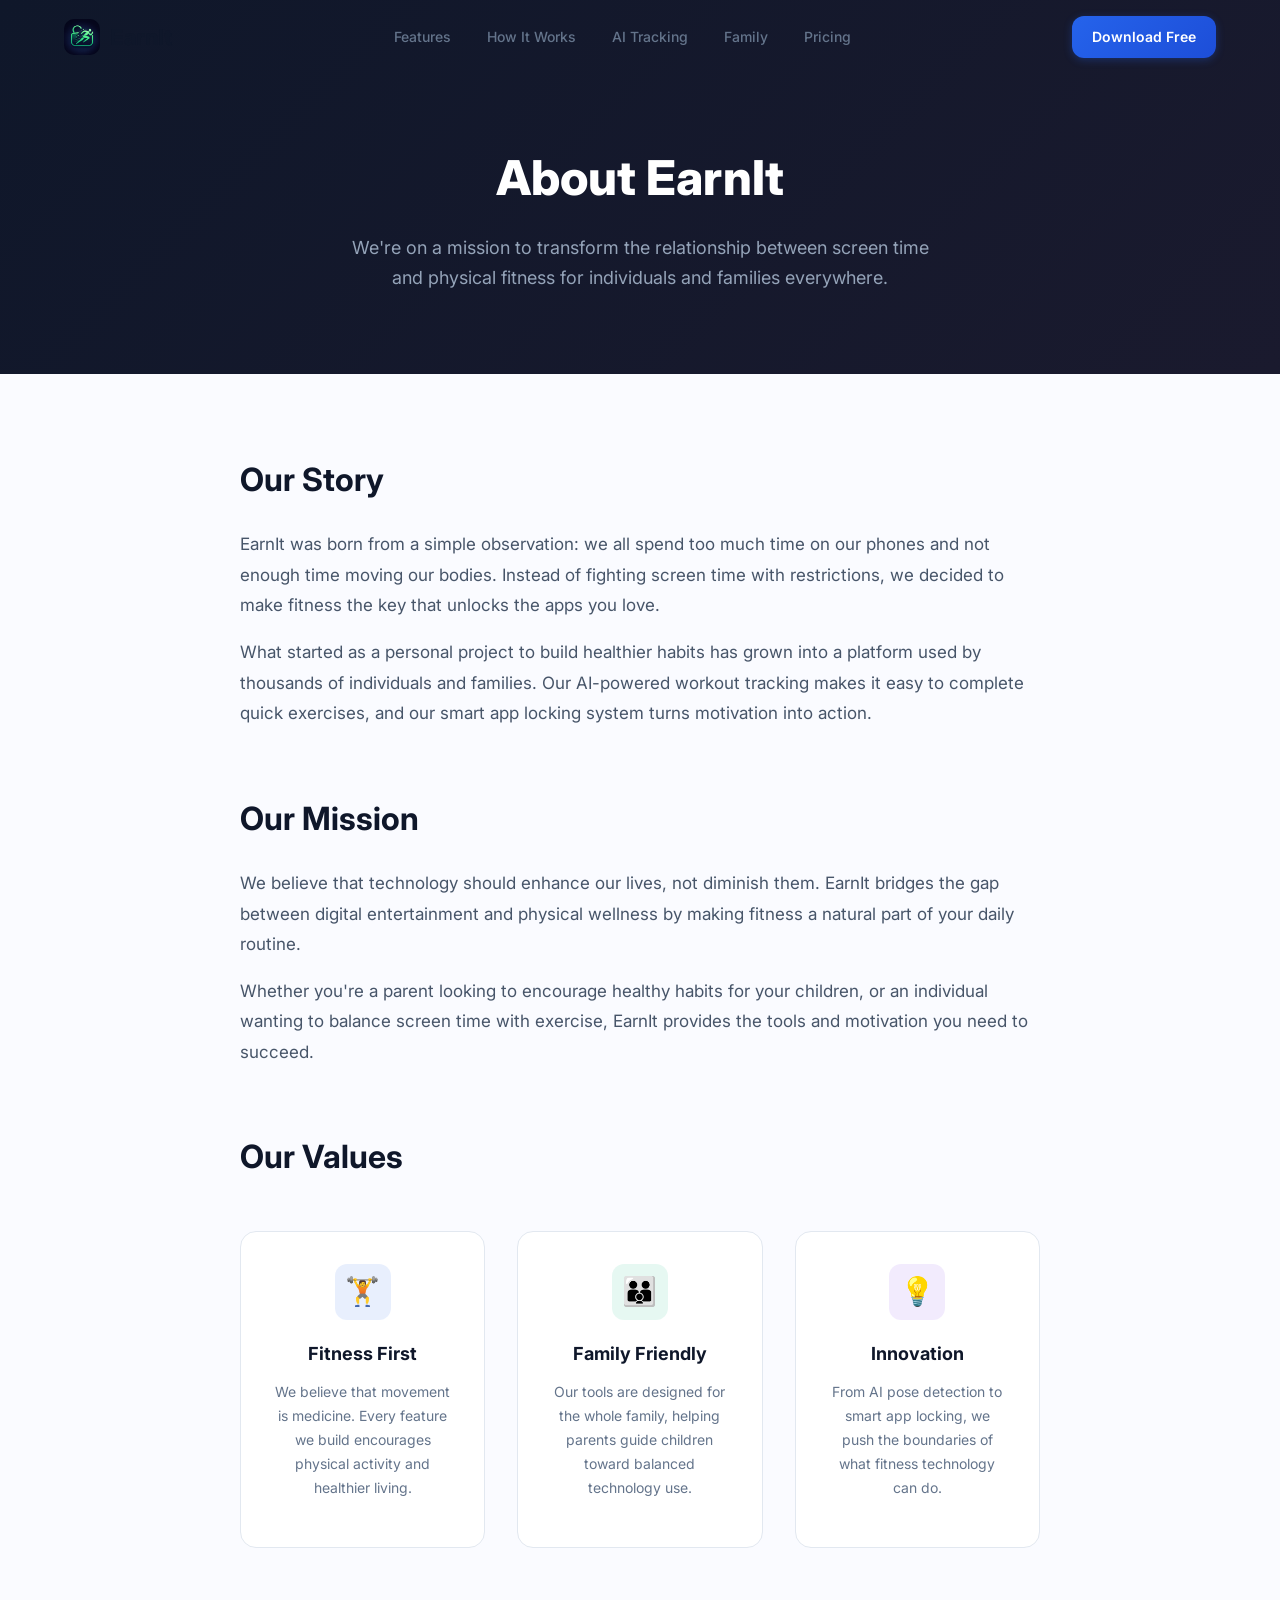
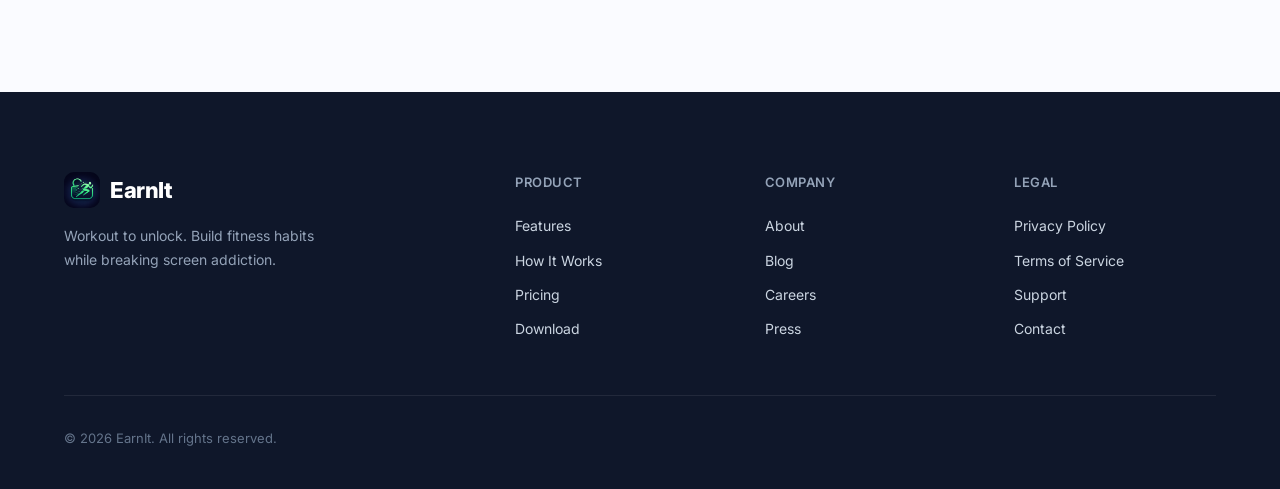
==== commit d94460f4: "Remove fake stats, fix text visibility on press page, remove social media - Remove stats section (50" ====
--- a/about.html
+++ b/about.html
@@ -197,11 +197,6 @@
             </div>
             <div class="footer-bottom">
                 <p>&copy; 2026 EarnIt. All rights reserved.</p>
-                <div class="footer-social">
-                    <a href="#" aria-label="Twitter"><svg width="20" height="20" viewBox="0 0 24 24" fill="currentColor"><path d="M18.244 2.25h3.308l-7.227 8.26 8.502 11.24H16.17l-5.214-6.817L4.99 21.75H1.68l7.73-8.835L1.254 2.25H8.08l4.713 6.231zm-1.161 17.52h1.833L7.084 4.126H5.117z"/></svg></a>
-                    <a href="#" aria-label="Instagram"><svg width="20" height="20" viewBox="0 0 24 24" fill="none" stroke="currentColor" stroke-width="2"><rect x="2" y="2" width="20" height="20" rx="5" ry="5"/><path d="M16 11.37A4 4 0 1 1 12.63 8 4 4 0 0 1 16 11.37z"/><line x1="17.5" y1="6.5" x2="17.51" y2="6.5"/></svg></a>
-                    <a href="#" aria-label="TikTok"><svg width="20" height="20" viewBox="0 0 24 24" fill="currentColor"><path d="M19.59 6.69a4.83 4.83 0 0 1-3.77-4.25V2h-3.45v13.67a2.89 2.89 0 0 1-2.88 2.5 2.89 2.89 0 0 1-2.89-2.89 2.89 2.89 0 0 1 2.89-2.89c.28 0 .54.04.79.1V9.01a6.27 6.27 0 0 0-.79-.05 6.34 6.34 0 0 0-6.34 6.34 6.34 6.34 0 0 0 6.34 6.34 6.34 6.34 0 0 0 6.34-6.34V8.56a8.22 8.22 0 0 0 4.78 1.52V6.73a4.83 4.83 0 0 1-1.02-.04z"/></svg></a>
-                </div>
             </div>
         </div>
     </footer>
